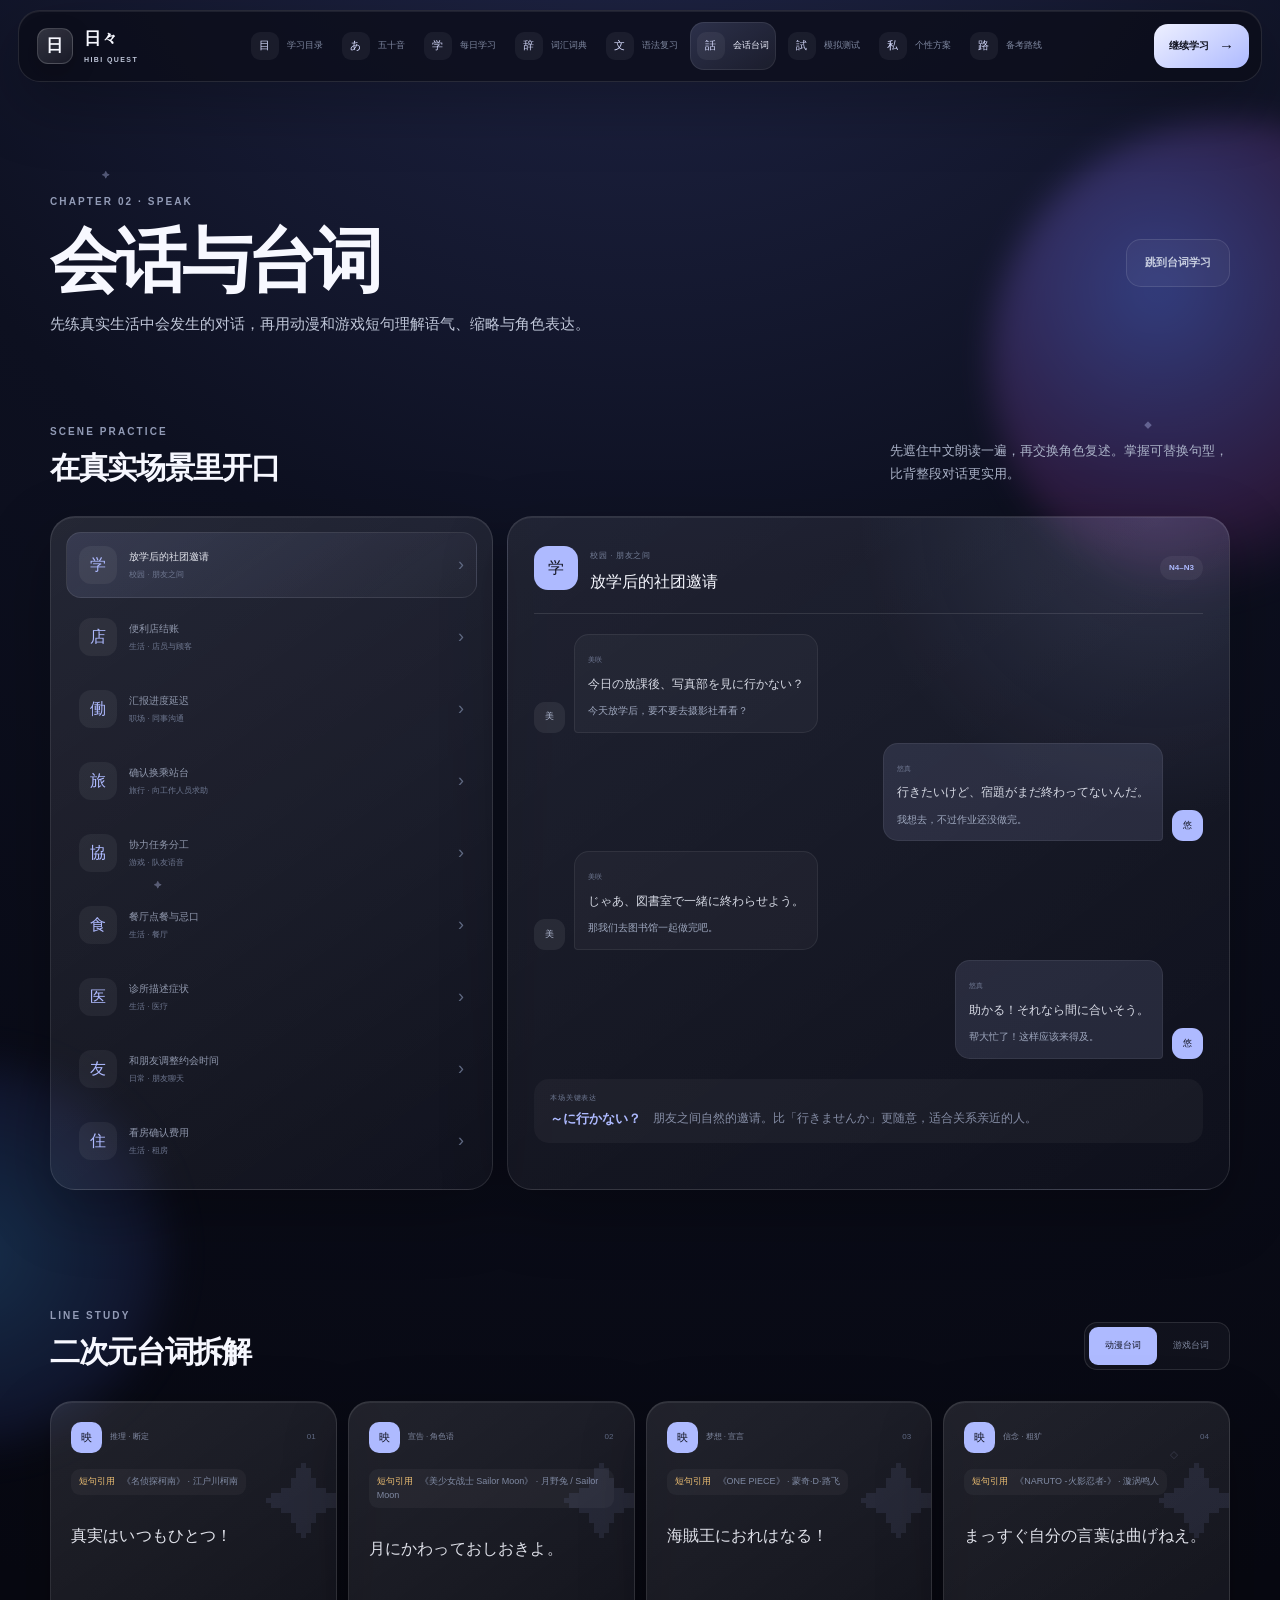
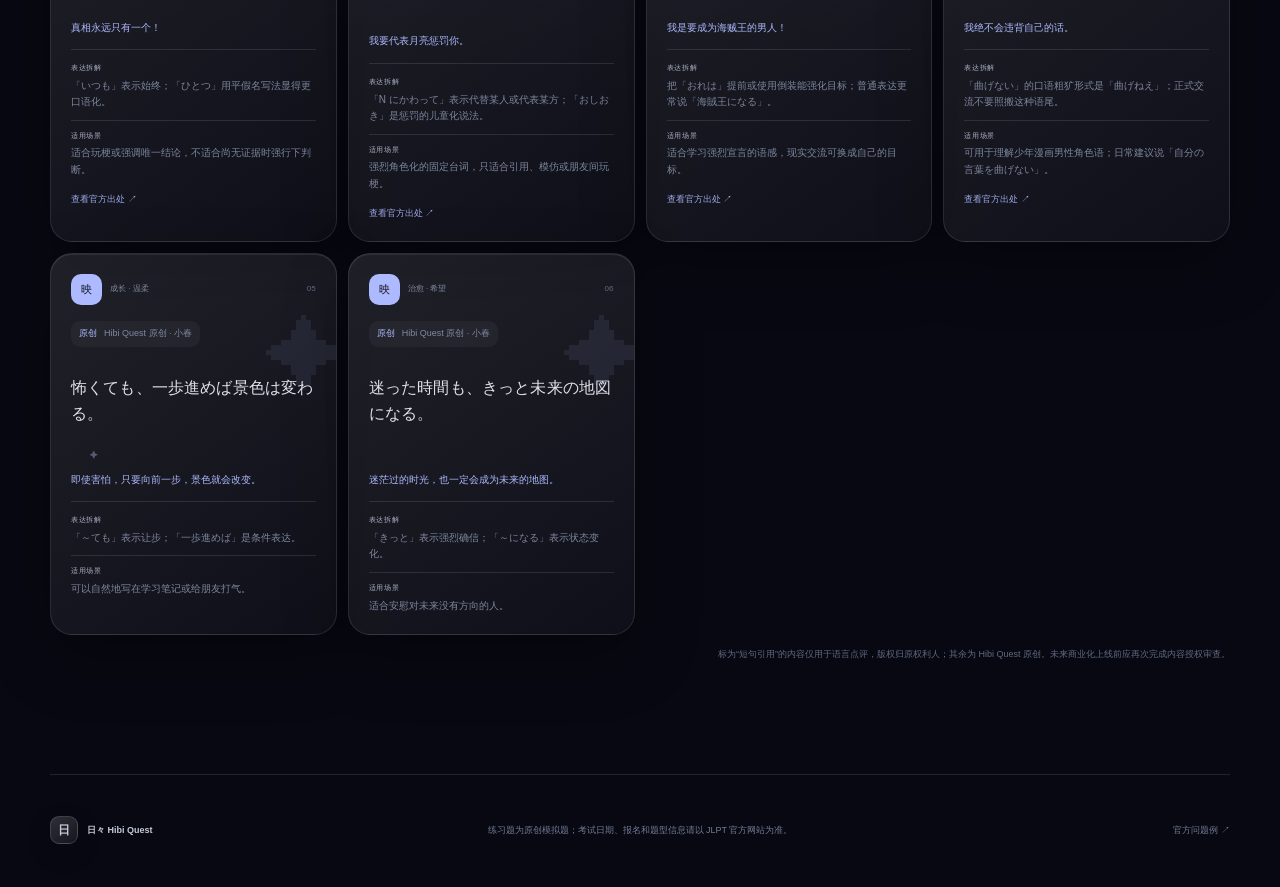
==== dialogue/index.html @ 57a57fda "Publish Hibi Quest fallback site" ====
<!DOCTYPE html><html lang="zh-CN"><head><meta charSet="utf-8"/><meta name="viewport" content="width=device-width, initial-scale=1"/><link rel="stylesheet" href="/assets/index-ts3kGG-y.css" data-rsc-css-href="/assets/index-ts3kGG-y.css" data-precedence="vite-rsc/importer-resources"/><link rel="modulepreload" href="/assets/layout-segment-context-B-4ItVP4.js" crossorigin=""/><link rel="modulepreload" href="/assets/rolldown-runtime-S-ySWqyJ.js" crossorigin=""/><link rel="modulepreload" href="/assets/index-Bok7dRWv.js" crossorigin=""/><link rel="modulepreload" href="/assets/framework-CXnKph_e.js" crossorigin=""/><link rel="modulepreload" href="/assets/page-bwbxoBTQ.js" crossorigin=""/><link rel="modulepreload" href="/assets/app-shell-DrIMNizp.js" crossorigin=""/><link rel="modulepreload" href="/assets/learning-sections-Btu2YwRF.js" crossorigin=""/><link rel="modulepreload" href="/assets/learning-data-Bkvd1LtO.js" crossorigin=""/><title>日々 Hibi Quest — JLPT 学习冒险</title><meta name="description" content="AI-ready 多页面 JLPT 学习冒险：五十音、词汇词典、晚间语法、智能测试报告、会话与备考路线。"/><meta property="og:title" content="日々 Hibi Quest — JLPT 学习冒险"/><meta property="og:description" content="词汇词典、晚间语法和智能诊断报告，让每次学习都有下一步。"/><meta property="og:image" content="https://3073314960-prog.github.io/og-v2.png"/><meta property="og:image:width" content="1792"/><meta property="og:image:height" content="935"/><meta property="og:image:alt" content="日々 Hibi Quest 打卡 对话 合格"/><meta name="twitter:card" content="summary_large_image"/><meta name="twitter:title" content="日々 Hibi Quest — JLPT 学习冒险"/><meta name="twitter:description" content="词汇词典、晚间语法和智能诊断报告，让每次学习都有下一步。"/><meta name="twitter:image" content="https://3073314960-prog.github.io/og-v2.png"/><script>self.__VINEXT_RSC_PARAMS__={}</script><script>self.__VINEXT_RSC_NAV__={"pathname":"/dialogue","searchParams":[]}</script><link rel="modulepreload" href="/assets/index-Bok7dRWv.js" />
</head><body><main class="app-shell"><div class="sky-noise"></div><div class="ambient ambient-one"></div><div class="ambient ambient-two"></div><div class="petals" aria-hidden="true"><i>✦</i><i>◆</i><i>✦</i><i>◇</i><i>✦</i></div><header class="app-header glass"><a class="brand" href="/" aria-label="返回学习目录"><span class="brand-mark">日</span><span>日々 <small>HIBI QUEST</small></span></a><nav class="directory-nav" aria-label="学习目录"><a href="/" class=""><span>目</span><div><strong>学习目录</strong><small>Home</small></div></a><a href="/kana" class=""><span>あ</span><div><strong>五十音</strong><small>Kana</small></div></a><a href="/study" class=""><span>学</span><div><strong>每日学习</strong><small>Study</small></div></a><a href="/dictionary" class=""><span>辞</span><div><strong>词汇词典</strong><small>Dictionary</small></div></a><a href="/grammar" class=""><span>文</span><div><strong>语法复习</strong><small>Grammar</small></div></a><a href="/dialogue" class="active" aria-current="page"><span>話</span><div><strong>会话台词</strong><small>Dialogue</small></div></a><a href="/mock-test" class=""><span>試</span><div><strong>模拟测试</strong><small>Practice</small></div></a><a href="/profile" class=""><span>私</span><div><strong>个性方案</strong><small>My Plan</small></div></a><a href="/roadmap" class=""><span>路</span><div><strong>备考路线</strong><small>Roadmap</small></div></a></nav><a class="quick-start" href="/study">继续学习 <span>→</span></a></header><nav class="route-strip shell" aria-label="移动端学习目录"><a href="/" class=""><span>目</span>学习目录</a><a href="/kana" class=""><span>あ</span>五十音</a><a href="/study" class=""><span>学</span>每日学习</a><a href="/dictionary" class=""><span>辞</span>词汇词典</a><a href="/grammar" class=""><span>文</span>语法复习</a><a href="/dialogue" class="active" aria-current="page"><span>話</span>会话台词</a><a href="/mock-test" class=""><span>試</span>模拟测试</a><a href="/profile" class=""><span>私</span>个性方案</a><a href="/roadmap" class=""><span>路</span>备考路线</a></nav><div class="page-enter"><section class="page-heading shell"><div><span class="kicker">CHAPTER 02 · SPEAK</span><h1>会话与台词</h1><p>先练真实生活中会发生的对话，再用动漫和游戏短句理解语气、缩略与角色表达。</p></div><div class="page-heading-action"><a class="secondary-action" href="#quotes">跳到台词学习</a></div></section><section id="dialogue" class="section shell"><div class="section-title"><div><span class="kicker">SCENE PRACTICE</span><h2>在真实场景里开口</h2></div><p>先遮住中文朗读一遍，再交换角色复述。掌握可替换句型，比背整段对话更实用。</p></div><div class="scene-layout"><div class="scene-menu glass" role="tablist" aria-label="选择交流场景"><button type="button" role="tab" aria-selected="true" class="active"><span>学</span><div><strong>放学后的社团邀请</strong><small>校园 · 朋友之间</small></div><i>›</i></button><button type="button" role="tab" aria-selected="false" class=""><span>店</span><div><strong>便利店结账</strong><small>生活 · 店员与顾客</small></div><i>›</i></button><button type="button" role="tab" aria-selected="false" class=""><span>働</span><div><strong>汇报进度延迟</strong><small>职场 · 同事沟通</small></div><i>›</i></button><button type="button" role="tab" aria-selected="false" class=""><span>旅</span><div><strong>确认换乘站台</strong><small>旅行 · 向工作人员求助</small></div><i>›</i></button><button type="button" role="tab" aria-selected="false" class=""><span>協</span><div><strong>协力任务分工</strong><small>游戏 · 队友语音</small></div><i>›</i></button><button type="button" role="tab" aria-selected="false" class=""><span>食</span><div><strong>餐厅点餐与忌口</strong><small>生活 · 餐厅</small></div><i>›</i></button><button type="button" role="tab" aria-selected="false" class=""><span>医</span><div><strong>诊所描述症状</strong><small>生活 · 医疗</small></div><i>›</i></button><button type="button" role="tab" aria-selected="false" class=""><span>友</span><div><strong>和朋友调整约会时间</strong><small>日常 · 朋友聊天</small></div><i>›</i></button><button type="button" role="tab" aria-selected="false" class=""><span>住</span><div><strong>看房确认费用</strong><small>生活 · 租房</small></div><i>›</i></button></div><div class="dialogue-stage glass"><div class="stage-head"><div><span>学</span><div><small>校园 · 朋友之间</small><h3>放学后的社团邀请</h3></div></div><b>N4–N3</b></div><div class="dialogue-lines"><article class=""><span class="speaker-avatar">美</span><div><small>美咲</small><p lang="ja">今日の放課後、写真部を見に行かない？</p><em>今天放学后，要不要去摄影社看看？</em></div></article><article class="reply"><span class="speaker-avatar">悠</span><div><small>悠真</small><p lang="ja">行きたいけど、宿題がまだ終わってないんだ。</p><em>我想去，不过作业还没做完。</em></div></article><article class=""><span class="speaker-avatar">美</span><div><small>美咲</small><p lang="ja">じゃあ、図書室で一緒に終わらせよう。</p><em>那我们去图书馆一起做完吧。</em></div></article><article class="reply"><span class="speaker-avatar">悠</span><div><small>悠真</small><p lang="ja">助かる！それなら間に合いそう。</p><em>帮大忙了！这样应该来得及。</em></div></article></div><div class="key-expression"><span>本场关键表达</span><strong>～に行かない？</strong><p>朋友之间自然的邀请。比「行きませんか」更随意，适合关系亲近的人。</p></div></div></div></section><div id="quotes"><section class="section shell quote-section"><div class="section-title"><div><span class="kicker">LINE STUDY</span><h2>二次元台词拆解</h2></div><div class="quote-tabs" role="tablist" aria-label="选择台词类型"><button type="button" role="tab" aria-selected="true" class="active">动漫台词</button><button type="button" role="tab" aria-selected="false" class="">游戏台词</button></div></div><div class="quote-grid"><article class="line-card glass"><div class="line-card-top"><span>映</span><small>推理 · 断定</small><i>0<!-- -->1</i></div><div class="source-badge excerpt"><span>短句引用</span>《名侦探柯南》<!-- --> · <!-- -->江户川柯南</div><blockquote lang="ja">真実はいつもひとつ！</blockquote><p>真相永远只有一个！</p><div class="line-note"><span>表达拆解</span>「いつも」表示始终；「ひとつ」用平假名写法显得更口语化。</div><div class="line-usage"><span>适用场景</span>适合玩梗或强调唯一结论，不适合尚无证据时强行下判断。</div><a class="quote-source" href="https://www.conan-portal.com/index.html" target="_blank" rel="noreferrer">查看官方出处 ↗</a></article><article class="line-card glass"><div class="line-card-top"><span>映</span><small>宣告 · 角色语</small><i>0<!-- -->2</i></div><div class="source-badge excerpt"><span>短句引用</span>《美少女战士 Sailor Moon》<!-- --> · <!-- -->月野兔 / Sailor Moon</div><blockquote lang="ja">月にかわっておしおきよ。</blockquote><p>我要代表月亮惩罚你。</p><div class="line-note"><span>表达拆解</span>「N にかわって」表示代替某人或代表某方；「おしおき」是惩罚的儿童化说法。</div><div class="line-usage"><span>适用场景</span>强烈角色化的固定台词，只适合引用、模仿或朋友间玩梗。</div><a class="quote-source" href="https://lineup.toei-anim.co.jp/ja/tv/sailor_moon/story/" target="_blank" rel="noreferrer">查看官方出处 ↗</a></article><article class="line-card glass"><div class="line-card-top"><span>映</span><small>梦想 · 宣言</small><i>0<!-- -->3</i></div><div class="source-badge excerpt"><span>短句引用</span>《ONE PIECE》<!-- --> · <!-- -->蒙奇·D·路飞</div><blockquote lang="ja">海賊王におれはなる！</blockquote><p>我是要成为海贼王的男人！</p><div class="line-note"><span>表达拆解</span>把「おれは」提前或使用倒装能强化目标；普通表达更常说「海賊王になる」。</div><div class="line-usage"><span>适用场景</span>适合学习强烈宣言的语感，现实交流可换成自己的目标。</div><a class="quote-source" href="https://one-piece.com/story/east_blue/index.html" target="_blank" rel="noreferrer">查看官方出处 ↗</a></article><article class="line-card glass"><div class="line-card-top"><span>映</span><small>信念 · 粗犷</small><i>0<!-- -->4</i></div><div class="source-badge excerpt"><span>短句引用</span>《NARUTO -火影忍者-》<!-- --> · <!-- -->漩涡鸣人</div><blockquote lang="ja">まっすぐ自分の言葉は曲げねえ。</blockquote><p>我绝不会违背自己的话。</p><div class="line-note"><span>表达拆解</span>「曲げない」的口语粗犷形式是「曲げねえ」；正式交流不要照搬这种语尾。</div><div class="line-usage"><span>适用场景</span>可用于理解少年漫画男性角色语；日常建议说「自分の言葉を曲げない」。</div><a class="quote-source" href="https://naruto-official.com/news/01_1282" target="_blank" rel="noreferrer">查看官方出处 ↗</a></article><article class="line-card glass"><div class="line-card-top"><span>映</span><small>成长 · 温柔</small><i>0<!-- -->5</i></div><div class="source-badge original"><span>原创</span>Hibi Quest 原创<!-- --> · <!-- -->小春</div><blockquote lang="ja">怖くても、一歩進めば景色は変わる。</blockquote><p>即使害怕，只要向前一步，景色就会改变。</p><div class="line-note"><span>表达拆解</span>「～ても」表示让步；「一歩進めば」是条件表达。</div><div class="line-usage"><span>适用场景</span>可以自然地写在学习笔记或给朋友打气。</div></article><article class="line-card glass"><div class="line-card-top"><span>映</span><small>治愈 · 希望</small><i>0<!-- -->6</i></div><div class="source-badge original"><span>原创</span>Hibi Quest 原创<!-- --> · <!-- -->小春</div><blockquote lang="ja">迷った時間も、きっと未来の地図になる。</blockquote><p>迷茫过的时光，也一定会成为未来的地图。</p><div class="line-note"><span>表达拆解</span>「きっと」表示强烈确信；「～になる」表示状态变化。</div><div class="line-usage"><span>适用场景</span>适合安慰对未来没有方向的人。</div></article></div><p class="copyright-note">标为“短句引用”的内容仅用于语言点评，版权归原权利人；其余为 Hibi Quest 原创。未来商业化上线前应再次完成内容授权审查。</p></section></div></div><footer class="shell app-footer"><div><span class="brand-mark small">日</span><strong>日々 Hibi Quest</strong></div><p>练习题为原创模拟题；考试日期、报名和题型信息请以 JLPT 官方网站为准。</p><a href="https://www.jlpt.jp/samples/forlearners.html" target="_blank" rel="noreferrer">官方问题例 ↗</a></footer><nav class="mobile-nav glass" aria-label="移动端主导航"><a href="/" class=""><span>目</span>学习目录</a><a href="/study" class=""><span>学</span>学习</a><a href="/dictionary" class=""><span>辞</span>词汇词典</a><a href="/mock-test" class=""><span>試</span>模拟测试</a><a href="/profile" class=""><span>私</span>个性方案</a></nav></main><script id="_R_">import("/assets/index-Bok7dRWv.js")</script></body></html><script>self.__VINEXT_RSC_CHUNKS__=self.__VINEXT_RSC_CHUNKS__||[];self.__VINEXT_RSC_CHUNKS__.push("2:I[\"8c0f216c4604\",[],\"Children\",1]\n3:I[\"15c18cfaeeff\",[],\"LayoutSegmentProvider\",1]\n4:I[\"8c0f216c4604\",[],\"Slot\",1]\n5:I[\"593f344dc510\",[],\"RedirectBoundary\",1]\n:HL[\"/assets/index-ts3kGG-y.css\",\"style\"]\n")</script><script>self.__VINEXT_RSC_CHUNKS__=self.__VINEXT_RSC_CHUNKS__||[];self.__VINEXT_RSC_CHUNKS__.push("0:{\"__route\":\"route:/dialogue\",\"__interceptionContext\":null,\"__layoutIds\":[\"layout:/\"],\"__rootLayout\":\"/\",\"page:/dialogue\":\"$L1\",\"layout:/\":[[[[\"$\",\"link\",\"css:/assets/index-ts3kGG-y.css\",{\"rel\":\"stylesheet\",\"precedence\":\"vite-rsc/importer-resources\",\"href\":\"/assets/index-ts3kGG-y.css\",\"data-rsc-css-href\":\"/assets/index-ts3kGG-y.css\"}],\"$undefined\"],[\"$\",\"html\",null,{\"lang\":\"zh-CN\",\"children\":[\"$\",\"body\",null,{\"children\":[\"$\",\"$L2\",null,{}]}]}]],null],\"route:/dialogue\":[[[\"$\",\"meta\",null,{\"charSet\":\"utf-8\"}],[[\"$\",\"title\",\"0\",{\"children\":\"日々 Hibi Quest — JLPT 学习冒险\"}],[\"$\",\"meta\",\"1\",{\"name\":\"description\",\"content\":\"AI-ready 多页面 JLPT 学习冒险：五十音、词汇词典、晚间语法、智能测试报告、会话与备考路线。\"}],[\"$\",\"meta\",\"2\",{\"property\":\"og:title\",\"content\":\"日々 Hibi Quest — JLPT 学习冒险\"}],[\"$\",\"meta\",\"3\",{\"property\":\"og:description\",\"content\":\"词汇词典、晚间语法和智能诊断报告，让每次学习都有下一步。\"}],[\"$\",\"meta\",\"4\",{\"property\":\"og:image\",\"content\":\"https://3073314960-prog.github.io/og-v2.png\"}],[\"$\",\"meta\",\"5\",{\"property\":\"og:image:width\",\"content\":\"1792\"}],[\"$\",\"meta\",\"6\",{\"property\":\"og:image:height\",\"content\":\"935\"}],[\"$\",\"meta\",\"7\",{\"property\":\"og:image:alt\",\"content\":\"日々 Hibi Quest 打卡 对话 合格\"}],[\"$\",\"meta\",\"8\",{\"name\":\"twitter:card\",\"content\":\"summary_large_image\"}],[\"$\",\"meta\",\"9\",{\"name\":\"twitter:title\",\"content\":\"日々 Hibi Quest — JLPT 学习冒险\"}],[\"$\",\"meta\",\"10\",{\"name\":\"twitter:description\",\"content\":\"词汇词典、晚间语法和智能诊断报告，让每次学习都有下一步。\"}],[\"$\",\"meta\",\"11\",{\"name\":\"twitter:image\",\"content\":\"https://3073314960-prog.github.io/og-v2.png\"}]],[[\"$\",\"meta\",\"0\",{\"name\":\"viewport\",\"content\":\"width=device-width, initial-scale=1\"}]]],[\"$\",\"$L3\",null,{\"segmentMap\":{\"children\":[\"dialogue\"]},\"children\":[\"$\",\"$L4\",null,{\"id\":\"layout:/\",\"parallelSlots\":\"$undefined\",\"children\":[\"$\",\"$L5\",null,{\"children\":[\"$\",\"$L3\",null,{\"segmentMap\":{\"children\":[]},\"children\":[\"$\",\"$L4\",null,{\"id\":\"page:/dialogue\"}]}]}]}]}]],\"__layoutFlags\":{\"layout:/\":\"s\"},\"__artifactCompatibility\":{\"schemaVersion\":1,\"graphVersion\":\"app-route-graph:uz3pdzj40dl0\",\"deploymentVersion\":\"4bef5d93-64ce-47a3-bd53-61d028681629\",\"appElementsSchemaVersion\":1,\"rscPayloadSchemaVersion\":1,\"rootBoundaryId\":\"/\",\"renderEpoch\":null}}\n")</script><script>self.__VINEXT_RSC_CHUNKS__=self.__VINEXT_RSC_CHUNKS__||[];self.__VINEXT_RSC_CHUNKS__.push("6:I[\"0d3cc9352377\",[],\"default\",1]\n1:[\"$\",\"$L6\",null,{\"params\":\"$@7\",\"searchParams\":\"$@8\"}]\n")</script><script>self.__VINEXT_RSC_CHUNKS__=self.__VINEXT_RSC_CHUNKS__||[];self.__VINEXT_RSC_CHUNKS__.push("7:{}\n8:{}\n")</script><script>self.__VINEXT_RSC_DONE__=true</script>
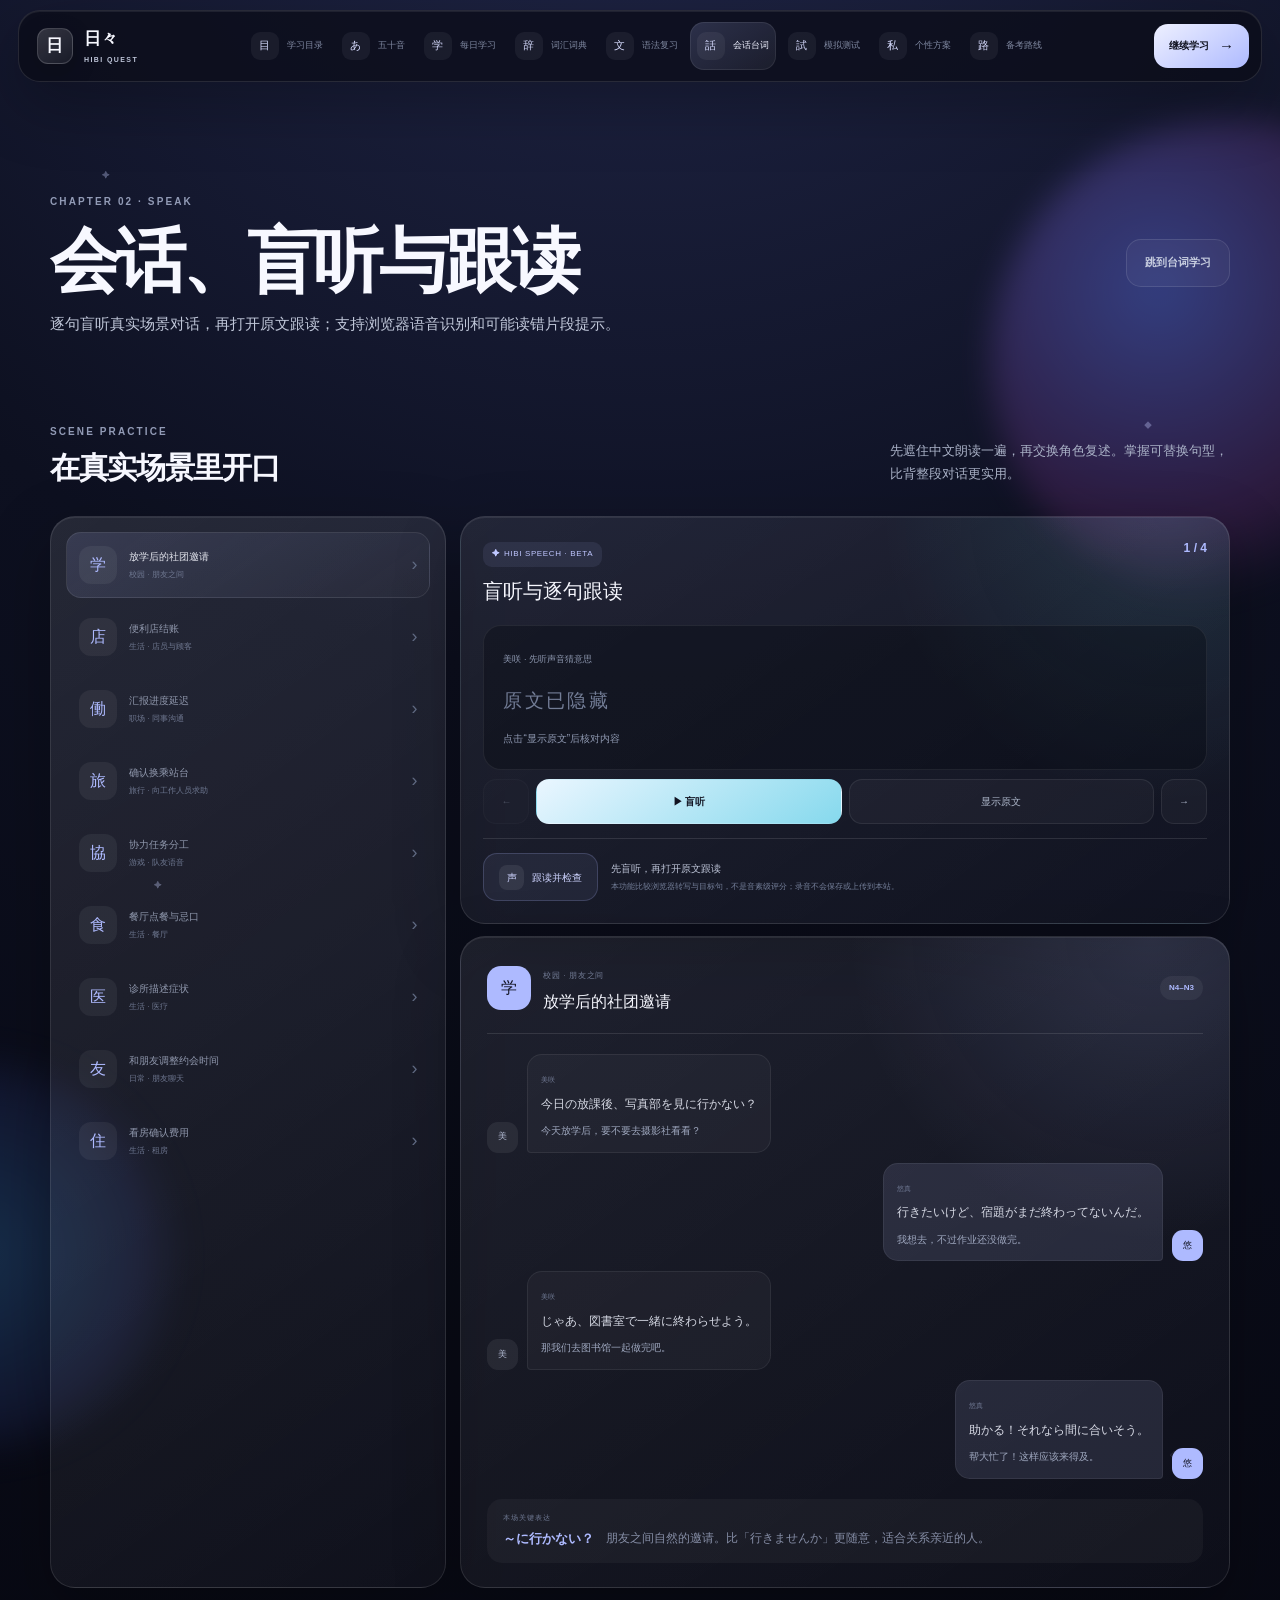
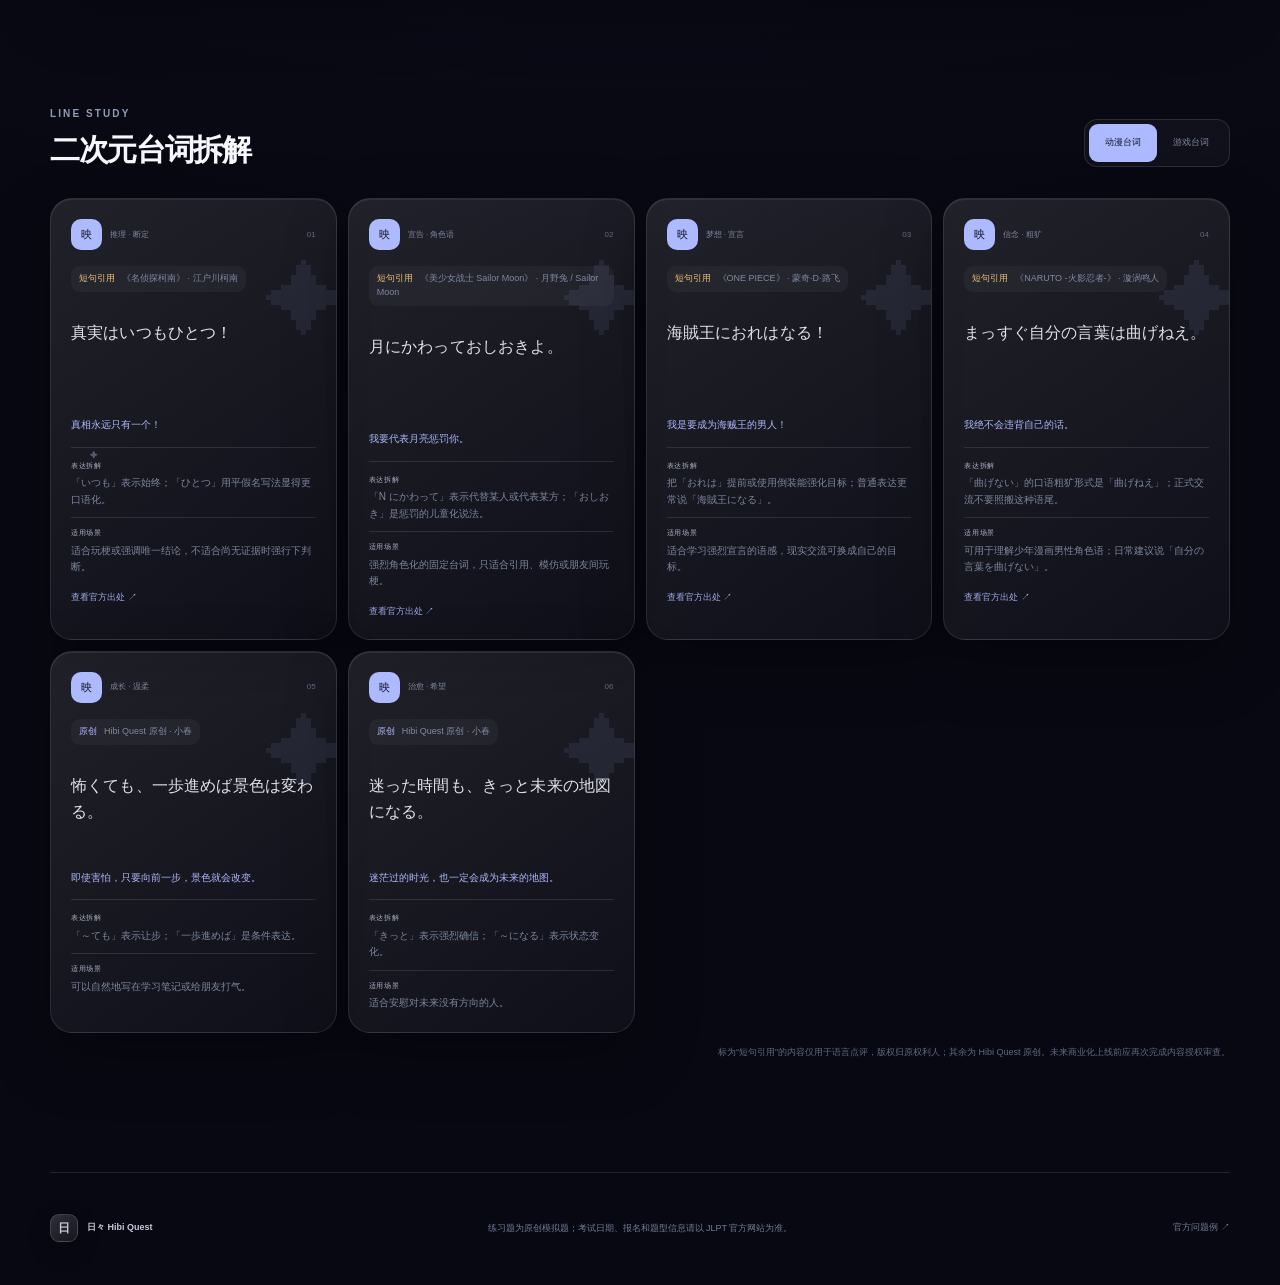
==== commit db03d4f6: "deploy: publish N1 and speech practice" ====
--- a/dialogue/index.html
+++ b/dialogue/index.html
@@ -1,2 +1,2 @@
-<!DOCTYPE html><html lang="zh-CN"><head><meta charSet="utf-8"/><meta name="viewport" content="width=device-width, initial-scale=1"/><link rel="stylesheet" href="/assets/index-ts3kGG-y.css" data-rsc-css-href="/assets/index-ts3kGG-y.css" data-precedence="vite-rsc/importer-resources"/><link rel="modulepreload" href="/assets/layout-segment-context-B-4ItVP4.js" crossorigin=""/><link rel="modulepreload" href="/assets/rolldown-runtime-S-ySWqyJ.js" crossorigin=""/><link rel="modulepreload" href="/assets/index-Bok7dRWv.js" crossorigin=""/><link rel="modulepreload" href="/assets/framework-CXnKph_e.js" crossorigin=""/><link rel="modulepreload" href="/assets/page-bwbxoBTQ.js" crossorigin=""/><link rel="modulepreload" href="/assets/app-shell-DrIMNizp.js" crossorigin=""/><link rel="modulepreload" href="/assets/learning-sections-Btu2YwRF.js" crossorigin=""/><link rel="modulepreload" href="/assets/learning-data-Bkvd1LtO.js" crossorigin=""/><title>日々 Hibi Quest — JLPT 学习冒险</title><meta name="description" content="AI-ready 多页面 JLPT 学习冒险：五十音、词汇词典、晚间语法、智能测试报告、会话与备考路线。"/><meta property="og:title" content="日々 Hibi Quest — JLPT 学习冒险"/><meta property="og:description" content="词汇词典、晚间语法和智能诊断报告，让每次学习都有下一步。"/><meta property="og:image" content="https://3073314960-prog.github.io/og-v2.png"/><meta property="og:image:width" content="1792"/><meta property="og:image:height" content="935"/><meta property="og:image:alt" content="日々 Hibi Quest 打卡 对话 合格"/><meta name="twitter:card" content="summary_large_image"/><meta name="twitter:title" content="日々 Hibi Quest — JLPT 学习冒险"/><meta name="twitter:description" content="词汇词典、晚间语法和智能诊断报告，让每次学习都有下一步。"/><meta name="twitter:image" content="https://3073314960-prog.github.io/og-v2.png"/><script>self.__VINEXT_RSC_PARAMS__={}</script><script>self.__VINEXT_RSC_NAV__={"pathname":"/dialogue","searchParams":[]}</script><link rel="modulepreload" href="/assets/index-Bok7dRWv.js" />
-</head><body><main class="app-shell"><div class="sky-noise"></div><div class="ambient ambient-one"></div><div class="ambient ambient-two"></div><div class="petals" aria-hidden="true"><i>✦</i><i>◆</i><i>✦</i><i>◇</i><i>✦</i></div><header class="app-header glass"><a class="brand" href="/" aria-label="返回学习目录"><span class="brand-mark">日</span><span>日々 <small>HIBI QUEST</small></span></a><nav class="directory-nav" aria-label="学习目录"><a href="/" class=""><span>目</span><div><strong>学习目录</strong><small>Home</small></div></a><a href="/kana" class=""><span>あ</span><div><strong>五十音</strong><small>Kana</small></div></a><a href="/study" class=""><span>学</span><div><strong>每日学习</strong><small>Study</small></div></a><a href="/dictionary" class=""><span>辞</span><div><strong>词汇词典</strong><small>Dictionary</small></div></a><a href="/grammar" class=""><span>文</span><div><strong>语法复习</strong><small>Grammar</small></div></a><a href="/dialogue" class="active" aria-current="page"><span>話</span><div><strong>会话台词</strong><small>Dialogue</small></div></a><a href="/mock-test" class=""><span>試</span><div><strong>模拟测试</strong><small>Practice</small></div></a><a href="/profile" class=""><span>私</span><div><strong>个性方案</strong><small>My Plan</small></div></a><a href="/roadmap" class=""><span>路</span><div><strong>备考路线</strong><small>Roadmap</small></div></a></nav><a class="quick-start" href="/study">继续学习 <span>→</span></a></header><nav class="route-strip shell" aria-label="移动端学习目录"><a href="/" class=""><span>目</span>学习目录</a><a href="/kana" class=""><span>あ</span>五十音</a><a href="/study" class=""><span>学</span>每日学习</a><a href="/dictionary" class=""><span>辞</span>词汇词典</a><a href="/grammar" class=""><span>文</span>语法复习</a><a href="/dialogue" class="active" aria-current="page"><span>話</span>会话台词</a><a href="/mock-test" class=""><span>試</span>模拟测试</a><a href="/profile" class=""><span>私</span>个性方案</a><a href="/roadmap" class=""><span>路</span>备考路线</a></nav><div class="page-enter"><section class="page-heading shell"><div><span class="kicker">CHAPTER 02 · SPEAK</span><h1>会话与台词</h1><p>先练真实生活中会发生的对话，再用动漫和游戏短句理解语气、缩略与角色表达。</p></div><div class="page-heading-action"><a class="secondary-action" href="#quotes">跳到台词学习</a></div></section><section id="dialogue" class="section shell"><div class="section-title"><div><span class="kicker">SCENE PRACTICE</span><h2>在真实场景里开口</h2></div><p>先遮住中文朗读一遍，再交换角色复述。掌握可替换句型，比背整段对话更实用。</p></div><div class="scene-layout"><div class="scene-menu glass" role="tablist" aria-label="选择交流场景"><button type="button" role="tab" aria-selected="true" class="active"><span>学</span><div><strong>放学后的社团邀请</strong><small>校园 · 朋友之间</small></div><i>›</i></button><button type="button" role="tab" aria-selected="false" class=""><span>店</span><div><strong>便利店结账</strong><small>生活 · 店员与顾客</small></div><i>›</i></button><button type="button" role="tab" aria-selected="false" class=""><span>働</span><div><strong>汇报进度延迟</strong><small>职场 · 同事沟通</small></div><i>›</i></button><button type="button" role="tab" aria-selected="false" class=""><span>旅</span><div><strong>确认换乘站台</strong><small>旅行 · 向工作人员求助</small></div><i>›</i></button><button type="button" role="tab" aria-selected="false" class=""><span>協</span><div><strong>协力任务分工</strong><small>游戏 · 队友语音</small></div><i>›</i></button><button type="button" role="tab" aria-selected="false" class=""><span>食</span><div><strong>餐厅点餐与忌口</strong><small>生活 · 餐厅</small></div><i>›</i></button><button type="button" role="tab" aria-selected="false" class=""><span>医</span><div><strong>诊所描述症状</strong><small>生活 · 医疗</small></div><i>›</i></button><button type="button" role="tab" aria-selected="false" class=""><span>友</span><div><strong>和朋友调整约会时间</strong><small>日常 · 朋友聊天</small></div><i>›</i></button><button type="button" role="tab" aria-selected="false" class=""><span>住</span><div><strong>看房确认费用</strong><small>生活 · 租房</small></div><i>›</i></button></div><div class="dialogue-stage glass"><div class="stage-head"><div><span>学</span><div><small>校园 · 朋友之间</small><h3>放学后的社团邀请</h3></div></div><b>N4–N3</b></div><div class="dialogue-lines"><article class=""><span class="speaker-avatar">美</span><div><small>美咲</small><p lang="ja">今日の放課後、写真部を見に行かない？</p><em>今天放学后，要不要去摄影社看看？</em></div></article><article class="reply"><span class="speaker-avatar">悠</span><div><small>悠真</small><p lang="ja">行きたいけど、宿題がまだ終わってないんだ。</p><em>我想去，不过作业还没做完。</em></div></article><article class=""><span class="speaker-avatar">美</span><div><small>美咲</small><p lang="ja">じゃあ、図書室で一緒に終わらせよう。</p><em>那我们去图书馆一起做完吧。</em></div></article><article class="reply"><span class="speaker-avatar">悠</span><div><small>悠真</small><p lang="ja">助かる！それなら間に合いそう。</p><em>帮大忙了！这样应该来得及。</em></div></article></div><div class="key-expression"><span>本场关键表达</span><strong>～に行かない？</strong><p>朋友之间自然的邀请。比「行きませんか」更随意，适合关系亲近的人。</p></div></div></div></section><div id="quotes"><section class="section shell quote-section"><div class="section-title"><div><span class="kicker">LINE STUDY</span><h2>二次元台词拆解</h2></div><div class="quote-tabs" role="tablist" aria-label="选择台词类型"><button type="button" role="tab" aria-selected="true" class="active">动漫台词</button><button type="button" role="tab" aria-selected="false" class="">游戏台词</button></div></div><div class="quote-grid"><article class="line-card glass"><div class="line-card-top"><span>映</span><small>推理 · 断定</small><i>0<!-- -->1</i></div><div class="source-badge excerpt"><span>短句引用</span>《名侦探柯南》<!-- --> · <!-- -->江户川柯南</div><blockquote lang="ja">真実はいつもひとつ！</blockquote><p>真相永远只有一个！</p><div class="line-note"><span>表达拆解</span>「いつも」表示始终；「ひとつ」用平假名写法显得更口语化。</div><div class="line-usage"><span>适用场景</span>适合玩梗或强调唯一结论，不适合尚无证据时强行下判断。</div><a class="quote-source" href="https://www.conan-portal.com/index.html" target="_blank" rel="noreferrer">查看官方出处 ↗</a></article><article class="line-card glass"><div class="line-card-top"><span>映</span><small>宣告 · 角色语</small><i>0<!-- -->2</i></div><div class="source-badge excerpt"><span>短句引用</span>《美少女战士 Sailor Moon》<!-- --> · <!-- -->月野兔 / Sailor Moon</div><blockquote lang="ja">月にかわっておしおきよ。</blockquote><p>我要代表月亮惩罚你。</p><div class="line-note"><span>表达拆解</span>「N にかわって」表示代替某人或代表某方；「おしおき」是惩罚的儿童化说法。</div><div class="line-usage"><span>适用场景</span>强烈角色化的固定台词，只适合引用、模仿或朋友间玩梗。</div><a class="quote-source" href="https://lineup.toei-anim.co.jp/ja/tv/sailor_moon/story/" target="_blank" rel="noreferrer">查看官方出处 ↗</a></article><article class="line-card glass"><div class="line-card-top"><span>映</span><small>梦想 · 宣言</small><i>0<!-- -->3</i></div><div class="source-badge excerpt"><span>短句引用</span>《ONE PIECE》<!-- --> · <!-- -->蒙奇·D·路飞</div><blockquote lang="ja">海賊王におれはなる！</blockquote><p>我是要成为海贼王的男人！</p><div class="line-note"><span>表达拆解</span>把「おれは」提前或使用倒装能强化目标；普通表达更常说「海賊王になる」。</div><div class="line-usage"><span>适用场景</span>适合学习强烈宣言的语感，现实交流可换成自己的目标。</div><a class="quote-source" href="https://one-piece.com/story/east_blue/index.html" target="_blank" rel="noreferrer">查看官方出处 ↗</a></article><article class="line-card glass"><div class="line-card-top"><span>映</span><small>信念 · 粗犷</small><i>0<!-- -->4</i></div><div class="source-badge excerpt"><span>短句引用</span>《NARUTO -火影忍者-》<!-- --> · <!-- -->漩涡鸣人</div><blockquote lang="ja">まっすぐ自分の言葉は曲げねえ。</blockquote><p>我绝不会违背自己的话。</p><div class="line-note"><span>表达拆解</span>「曲げない」的口语粗犷形式是「曲げねえ」；正式交流不要照搬这种语尾。</div><div class="line-usage"><span>适用场景</span>可用于理解少年漫画男性角色语；日常建议说「自分の言葉を曲げない」。</div><a class="quote-source" href="https://naruto-official.com/news/01_1282" target="_blank" rel="noreferrer">查看官方出处 ↗</a></article><article class="line-card glass"><div class="line-card-top"><span>映</span><small>成长 · 温柔</small><i>0<!-- -->5</i></div><div class="source-badge original"><span>原创</span>Hibi Quest 原创<!-- --> · <!-- -->小春</div><blockquote lang="ja">怖くても、一歩進めば景色は変わる。</blockquote><p>即使害怕，只要向前一步，景色就会改变。</p><div class="line-note"><span>表达拆解</span>「～ても」表示让步；「一歩進めば」是条件表达。</div><div class="line-usage"><span>适用场景</span>可以自然地写在学习笔记或给朋友打气。</div></article><article class="line-card glass"><div class="line-card-top"><span>映</span><small>治愈 · 希望</small><i>0<!-- -->6</i></div><div class="source-badge original"><span>原创</span>Hibi Quest 原创<!-- --> · <!-- -->小春</div><blockquote lang="ja">迷った時間も、きっと未来の地図になる。</blockquote><p>迷茫过的时光，也一定会成为未来的地图。</p><div class="line-note"><span>表达拆解</span>「きっと」表示强烈确信；「～になる」表示状态变化。</div><div class="line-usage"><span>适用场景</span>适合安慰对未来没有方向的人。</div></article></div><p class="copyright-note">标为“短句引用”的内容仅用于语言点评，版权归原权利人；其余为 Hibi Quest 原创。未来商业化上线前应再次完成内容授权审查。</p></section></div></div><footer class="shell app-footer"><div><span class="brand-mark small">日</span><strong>日々 Hibi Quest</strong></div><p>练习题为原创模拟题；考试日期、报名和题型信息请以 JLPT 官方网站为准。</p><a href="https://www.jlpt.jp/samples/forlearners.html" target="_blank" rel="noreferrer">官方问题例 ↗</a></footer><nav class="mobile-nav glass" aria-label="移动端主导航"><a href="/" class=""><span>目</span>学习目录</a><a href="/study" class=""><span>学</span>学习</a><a href="/dictionary" class=""><span>辞</span>词汇词典</a><a href="/mock-test" class=""><span>試</span>模拟测试</a><a href="/profile" class=""><span>私</span>个性方案</a></nav></main><script id="_R_">import("/assets/index-Bok7dRWv.js")</script></body></html><script>self.__VINEXT_RSC_CHUNKS__=self.__VINEXT_RSC_CHUNKS__||[];self.__VINEXT_RSC_CHUNKS__.push("2:I[\"8c0f216c4604\",[],\"Children\",1]\n3:I[\"15c18cfaeeff\",[],\"LayoutSegmentProvider\",1]\n4:I[\"8c0f216c4604\",[],\"Slot\",1]\n5:I[\"593f344dc510\",[],\"RedirectBoundary\",1]\n:HL[\"/assets/index-ts3kGG-y.css\",\"style\"]\n")</script><script>self.__VINEXT_RSC_CHUNKS__=self.__VINEXT_RSC_CHUNKS__||[];self.__VINEXT_RSC_CHUNKS__.push("0:{\"__route\":\"route:/dialogue\",\"__interceptionContext\":null,\"__layoutIds\":[\"layout:/\"],\"__rootLayout\":\"/\",\"page:/dialogue\":\"$L1\",\"layout:/\":[[[[\"$\",\"link\",\"css:/assets/index-ts3kGG-y.css\",{\"rel\":\"stylesheet\",\"precedence\":\"vite-rsc/importer-resources\",\"href\":\"/assets/index-ts3kGG-y.css\",\"data-rsc-css-href\":\"/assets/index-ts3kGG-y.css\"}],\"$undefined\"],[\"$\",\"html\",null,{\"lang\":\"zh-CN\",\"children\":[\"$\",\"body\",null,{\"children\":[\"$\",\"$L2\",null,{}]}]}]],null],\"route:/dialogue\":[[[\"$\",\"meta\",null,{\"charSet\":\"utf-8\"}],[[\"$\",\"title\",\"0\",{\"children\":\"日々 Hibi Quest — JLPT 学习冒险\"}],[\"$\",\"meta\",\"1\",{\"name\":\"description\",\"content\":\"AI-ready 多页面 JLPT 学习冒险：五十音、词汇词典、晚间语法、智能测试报告、会话与备考路线。\"}],[\"$\",\"meta\",\"2\",{\"property\":\"og:title\",\"content\":\"日々 Hibi Quest — JLPT 学习冒险\"}],[\"$\",\"meta\",\"3\",{\"property\":\"og:description\",\"content\":\"词汇词典、晚间语法和智能诊断报告，让每次学习都有下一步。\"}],[\"$\",\"meta\",\"4\",{\"property\":\"og:image\",\"content\":\"https://3073314960-prog.github.io/og-v2.png\"}],[\"$\",\"meta\",\"5\",{\"property\":\"og:image:width\",\"content\":\"1792\"}],[\"$\",\"meta\",\"6\",{\"property\":\"og:image:height\",\"content\":\"935\"}],[\"$\",\"meta\",\"7\",{\"property\":\"og:image:alt\",\"content\":\"日々 Hibi Quest 打卡 对话 合格\"}],[\"$\",\"meta\",\"8\",{\"name\":\"twitter:card\",\"content\":\"summary_large_image\"}],[\"$\",\"meta\",\"9\",{\"name\":\"twitter:title\",\"content\":\"日々 Hibi Quest — JLPT 学习冒险\"}],[\"$\",\"meta\",\"10\",{\"name\":\"twitter:description\",\"content\":\"词汇词典、晚间语法和智能诊断报告，让每次学习都有下一步。\"}],[\"$\",\"meta\",\"11\",{\"name\":\"twitter:image\",\"content\":\"https://3073314960-prog.github.io/og-v2.png\"}]],[[\"$\",\"meta\",\"0\",{\"name\":\"viewport\",\"content\":\"width=device-width, initial-scale=1\"}]]],[\"$\",\"$L3\",null,{\"segmentMap\":{\"children\":[\"dialogue\"]},\"children\":[\"$\",\"$L4\",null,{\"id\":\"layout:/\",\"parallelSlots\":\"$undefined\",\"children\":[\"$\",\"$L5\",null,{\"children\":[\"$\",\"$L3\",null,{\"segmentMap\":{\"children\":[]},\"children\":[\"$\",\"$L4\",null,{\"id\":\"page:/dialogue\"}]}]}]}]}]],\"__layoutFlags\":{\"layout:/\":\"s\"},\"__artifactCompatibility\":{\"schemaVersion\":1,\"graphVersion\":\"app-route-graph:uz3pdzj40dl0\",\"deploymentVersion\":\"4bef5d93-64ce-47a3-bd53-61d028681629\",\"appElementsSchemaVersion\":1,\"rscPayloadSchemaVersion\":1,\"rootBoundaryId\":\"/\",\"renderEpoch\":null}}\n")</script><script>self.__VINEXT_RSC_CHUNKS__=self.__VINEXT_RSC_CHUNKS__||[];self.__VINEXT_RSC_CHUNKS__.push("6:I[\"0d3cc9352377\",[],\"default\",1]\n1:[\"$\",\"$L6\",null,{\"params\":\"$@7\",\"searchParams\":\"$@8\"}]\n")</script><script>self.__VINEXT_RSC_CHUNKS__=self.__VINEXT_RSC_CHUNKS__||[];self.__VINEXT_RSC_CHUNKS__.push("7:{}\n8:{}\n")</script><script>self.__VINEXT_RSC_DONE__=true</script>+<!DOCTYPE html><html lang="zh-CN"><head><meta charSet="utf-8"/><meta name="viewport" content="width=device-width, initial-scale=1"/><link rel="stylesheet" href="/assets/index-DoPNVpJq.css" data-rsc-css-href="/assets/index-DoPNVpJq.css" data-precedence="vite-rsc/importer-resources"/><link rel="modulepreload" href="/assets/layout-segment-context-BYMZ-qbY.js" crossorigin=""/><link rel="modulepreload" href="/assets/rolldown-runtime-S-ySWqyJ.js" crossorigin=""/><link rel="modulepreload" href="/assets/index-DkaqBARf.js" crossorigin=""/><link rel="modulepreload" href="/assets/framework-CXnKph_e.js" crossorigin=""/><link rel="modulepreload" href="/assets/page-BPkBXtdi.js" crossorigin=""/><link rel="modulepreload" href="/assets/app-shell-C9F_SPWX.js" crossorigin=""/><link rel="modulepreload" href="/assets/learning-sections-BvZhBqP7.js" crossorigin=""/><link rel="modulepreload" href="/assets/learning-data-Bkvd1LtO.js" crossorigin=""/><link rel="modulepreload" href="/assets/speech-practice-Ced-fZOh.js" crossorigin=""/><title>日々 Hibi Quest — JLPT 学习冒险</title><meta name="description" content="AI-ready 多页面 JLPT 学习冒险：五十音、词汇词典、晚间语法、智能测试报告、会话与备考路线。"/><meta property="og:title" content="日々 Hibi Quest — JLPT 学习冒险"/><meta property="og:description" content="词汇词典、晚间语法和智能诊断报告，让每次学习都有下一步。"/><meta property="og:image" content="https://3073314960-prog.github.io/og-v2.png"/><meta property="og:image:width" content="1792"/><meta property="og:image:height" content="935"/><meta property="og:image:alt" content="日々 Hibi Quest 打卡 对话 合格"/><meta name="twitter:card" content="summary_large_image"/><meta name="twitter:title" content="日々 Hibi Quest — JLPT 学习冒险"/><meta name="twitter:description" content="词汇词典、晚间语法和智能诊断报告，让每次学习都有下一步。"/><meta name="twitter:image" content="https://3073314960-prog.github.io/og-v2.png"/><script>self.__VINEXT_RSC_PARAMS__={}</script><script>self.__VINEXT_RSC_NAV__={"pathname":"/dialogue","searchParams":[]}</script><link rel="modulepreload" href="/assets/index-DkaqBARf.js" />
+</head><body><main class="app-shell "><div class="sky-noise"></div><div class="ambient ambient-one"></div><div class="ambient ambient-two"></div><div class="petals" aria-hidden="true"><i>✦</i><i>◆</i><i>✦</i><i>◇</i><i>✦</i></div><header class="app-header glass"><a class="brand" href="/" aria-label="返回学习目录"><span class="brand-mark">日</span><span>日々 <small>HIBI QUEST</small></span></a><nav class="directory-nav" aria-label="学习目录"><a href="/" class=""><span>目</span><div><strong>学习目录</strong><small>Home</small></div></a><a href="/kana" class=""><span>あ</span><div><strong>五十音</strong><small>Kana</small></div></a><a href="/study" class=""><span>学</span><div><strong>每日学习</strong><small>Study</small></div></a><a href="/dictionary" class=""><span>辞</span><div><strong>词汇词典</strong><small>Dictionary</small></div></a><a href="/grammar" class=""><span>文</span><div><strong>语法复习</strong><small>Grammar</small></div></a><a href="/dialogue" class="active" aria-current="page"><span>話</span><div><strong>会话台词</strong><small>Dialogue</small></div></a><a href="/mock-test" class=""><span>試</span><div><strong>模拟测试</strong><small>Practice</small></div></a><a href="/profile" class=""><span>私</span><div><strong>个性方案</strong><small>My Plan</small></div></a><a href="/roadmap" class=""><span>路</span><div><strong>备考路线</strong><small>Roadmap</small></div></a></nav><a class="quick-start" href="/study">继续学习 <span>→</span></a></header><nav class="route-strip shell" aria-label="移动端学习目录"><a href="/" class=""><span>目</span>学习目录</a><a href="/kana" class=""><span>あ</span>五十音</a><a href="/study" class=""><span>学</span>每日学习</a><a href="/dictionary" class=""><span>辞</span>词汇词典</a><a href="/grammar" class=""><span>文</span>语法复习</a><a href="/dialogue" class="active" aria-current="page"><span>話</span>会话台词</a><a href="/mock-test" class=""><span>試</span>模拟测试</a><a href="/profile" class=""><span>私</span>个性方案</a><a href="/roadmap" class=""><span>路</span>备考路线</a></nav><div class="page-enter"><section class="page-heading shell"><div><span class="kicker">CHAPTER 02 · SPEAK</span><h1>会话、盲听与跟读</h1><p>逐句盲听真实场景对话，再打开原文跟读；支持浏览器语音识别和可能读错片段提示。</p></div><div class="page-heading-action"><a class="secondary-action" href="#quotes">跳到台词学习</a></div></section><section id="dialogue" class="section shell"><div class="section-title"><div><span class="kicker">SCENE PRACTICE</span><h2>在真实场景里开口</h2></div><p>先遮住中文朗读一遍，再交换角色复述。掌握可替换句型，比背整段对话更实用。</p></div><div class="scene-layout"><div class="scene-menu glass" role="tablist" aria-label="选择交流场景"><button type="button" role="tab" aria-selected="true" class="active"><span>学</span><div><strong>放学后的社团邀请</strong><small>校园 · 朋友之间</small></div><i>›</i></button><button type="button" role="tab" aria-selected="false" class=""><span>店</span><div><strong>便利店结账</strong><small>生活 · 店员与顾客</small></div><i>›</i></button><button type="button" role="tab" aria-selected="false" class=""><span>働</span><div><strong>汇报进度延迟</strong><small>职场 · 同事沟通</small></div><i>›</i></button><button type="button" role="tab" aria-selected="false" class=""><span>旅</span><div><strong>确认换乘站台</strong><small>旅行 · 向工作人员求助</small></div><i>›</i></button><button type="button" role="tab" aria-selected="false" class=""><span>協</span><div><strong>协力任务分工</strong><small>游戏 · 队友语音</small></div><i>›</i></button><button type="button" role="tab" aria-selected="false" class=""><span>食</span><div><strong>餐厅点餐与忌口</strong><small>生活 · 餐厅</small></div><i>›</i></button><button type="button" role="tab" aria-selected="false" class=""><span>医</span><div><strong>诊所描述症状</strong><small>生活 · 医疗</small></div><i>›</i></button><button type="button" role="tab" aria-selected="false" class=""><span>友</span><div><strong>和朋友调整约会时间</strong><small>日常 · 朋友聊天</small></div><i>›</i></button><button type="button" role="tab" aria-selected="false" class=""><span>住</span><div><strong>看房确认费用</strong><small>生活 · 租房</small></div><i>›</i></button></div><div class="dialogue-column"><section class="shadowing-lab glass" aria-labelledby="shadowing-title"><div class="shadowing-head"><div><span class="ai-label">✦ HIBI SPEECH · BETA</span><h3 id="shadowing-title">盲听与逐句跟读</h3></div><strong>1<!-- --> / <!-- -->4</strong></div><div class="blind-listening-card"><small>美咲<!-- --> · 先听声音猜意思</small><p class="concealed" lang="ja">原文已隐藏</p><em>点击“显示原文”后核对内容</em></div><div class="shadowing-controls"><button type="button" disabled="" aria-label="上一句">←</button><button type="button" class="play-line">▶ 盲听</button><button type="button">显示原文</button><button type="button" aria-label="下一句">→</button></div><div class="pronunciation-coach"><button type="button" class=""><span>声</span>跟读并检查</button><div><strong>先盲听，再打开原文跟读</strong><small>本功能比较浏览器转写与目标句，不是音素级评分；录音不会保存或上传到本站。</small></div></div></section><div class="dialogue-stage glass"><div class="stage-head"><div><span>学</span><div><small>校园 · 朋友之间</small><h3>放学后的社团邀请</h3></div></div><b>N4–N3</b></div><div class="dialogue-lines"><article class=""><span class="speaker-avatar">美</span><div><small>美咲</small><p lang="ja">今日の放課後、写真部を見に行かない？</p><em>今天放学后，要不要去摄影社看看？</em></div></article><article class="reply"><span class="speaker-avatar">悠</span><div><small>悠真</small><p lang="ja">行きたいけど、宿題がまだ終わってないんだ。</p><em>我想去，不过作业还没做完。</em></div></article><article class=""><span class="speaker-avatar">美</span><div><small>美咲</small><p lang="ja">じゃあ、図書室で一緒に終わらせよう。</p><em>那我们去图书馆一起做完吧。</em></div></article><article class="reply"><span class="speaker-avatar">悠</span><div><small>悠真</small><p lang="ja">助かる！それなら間に合いそう。</p><em>帮大忙了！这样应该来得及。</em></div></article></div><div class="key-expression"><span>本场关键表达</span><strong>～に行かない？</strong><p>朋友之间自然的邀请。比「行きませんか」更随意，适合关系亲近的人。</p></div></div></div></div></section><div id="quotes"><section class="section shell quote-section"><div class="section-title"><div><span class="kicker">LINE STUDY</span><h2>二次元台词拆解</h2></div><div class="quote-tabs" role="tablist" aria-label="选择台词类型"><button type="button" role="tab" aria-selected="true" class="active">动漫台词</button><button type="button" role="tab" aria-selected="false" class="">游戏台词</button></div></div><div class="quote-grid"><article class="line-card glass"><div class="line-card-top"><span>映</span><small>推理 · 断定</small><i>0<!-- -->1</i></div><div class="source-badge excerpt"><span>短句引用</span>《名侦探柯南》<!-- --> · <!-- -->江户川柯南</div><blockquote lang="ja">真実はいつもひとつ！</blockquote><p>真相永远只有一个！</p><div class="line-note"><span>表达拆解</span>「いつも」表示始终；「ひとつ」用平假名写法显得更口语化。</div><div class="line-usage"><span>适用场景</span>适合玩梗或强调唯一结论，不适合尚无证据时强行下判断。</div><a class="quote-source" href="https://www.conan-portal.com/index.html" target="_blank" rel="noreferrer">查看官方出处 ↗</a></article><article class="line-card glass"><div class="line-card-top"><span>映</span><small>宣告 · 角色语</small><i>0<!-- -->2</i></div><div class="source-badge excerpt"><span>短句引用</span>《美少女战士 Sailor Moon》<!-- --> · <!-- -->月野兔 / Sailor Moon</div><blockquote lang="ja">月にかわっておしおきよ。</blockquote><p>我要代表月亮惩罚你。</p><div class="line-note"><span>表达拆解</span>「N にかわって」表示代替某人或代表某方；「おしおき」是惩罚的儿童化说法。</div><div class="line-usage"><span>适用场景</span>强烈角色化的固定台词，只适合引用、模仿或朋友间玩梗。</div><a class="quote-source" href="https://lineup.toei-anim.co.jp/ja/tv/sailor_moon/story/" target="_blank" rel="noreferrer">查看官方出处 ↗</a></article><article class="line-card glass"><div class="line-card-top"><span>映</span><small>梦想 · 宣言</small><i>0<!-- -->3</i></div><div class="source-badge excerpt"><span>短句引用</span>《ONE PIECE》<!-- --> · <!-- -->蒙奇·D·路飞</div><blockquote lang="ja">海賊王におれはなる！</blockquote><p>我是要成为海贼王的男人！</p><div class="line-note"><span>表达拆解</span>把「おれは」提前或使用倒装能强化目标；普通表达更常说「海賊王になる」。</div><div class="line-usage"><span>适用场景</span>适合学习强烈宣言的语感，现实交流可换成自己的目标。</div><a class="quote-source" href="https://one-piece.com/story/east_blue/index.html" target="_blank" rel="noreferrer">查看官方出处 ↗</a></article><article class="line-card glass"><div class="line-card-top"><span>映</span><small>信念 · 粗犷</small><i>0<!-- -->4</i></div><div class="source-badge excerpt"><span>短句引用</span>《NARUTO -火影忍者-》<!-- --> · <!-- -->漩涡鸣人</div><blockquote lang="ja">まっすぐ自分の言葉は曲げねえ。</blockquote><p>我绝不会违背自己的话。</p><div class="line-note"><span>表达拆解</span>「曲げない」的口语粗犷形式是「曲げねえ」；正式交流不要照搬这种语尾。</div><div class="line-usage"><span>适用场景</span>可用于理解少年漫画男性角色语；日常建议说「自分の言葉を曲げない」。</div><a class="quote-source" href="https://naruto-official.com/news/01_1282" target="_blank" rel="noreferrer">查看官方出处 ↗</a></article><article class="line-card glass"><div class="line-card-top"><span>映</span><small>成长 · 温柔</small><i>0<!-- -->5</i></div><div class="source-badge original"><span>原创</span>Hibi Quest 原创<!-- --> · <!-- -->小春</div><blockquote lang="ja">怖くても、一歩進めば景色は変わる。</blockquote><p>即使害怕，只要向前一步，景色就会改变。</p><div class="line-note"><span>表达拆解</span>「～ても」表示让步；「一歩進めば」是条件表达。</div><div class="line-usage"><span>适用场景</span>可以自然地写在学习笔记或给朋友打气。</div></article><article class="line-card glass"><div class="line-card-top"><span>映</span><small>治愈 · 希望</small><i>0<!-- -->6</i></div><div class="source-badge original"><span>原创</span>Hibi Quest 原创<!-- --> · <!-- -->小春</div><blockquote lang="ja">迷った時間も、きっと未来の地図になる。</blockquote><p>迷茫过的时光，也一定会成为未来的地图。</p><div class="line-note"><span>表达拆解</span>「きっと」表示强烈确信；「～になる」表示状态变化。</div><div class="line-usage"><span>适用场景</span>适合安慰对未来没有方向的人。</div></article></div><p class="copyright-note">标为“短句引用”的内容仅用于语言点评，版权归原权利人；其余为 Hibi Quest 原创。未来商业化上线前应再次完成内容授权审查。</p></section></div></div><footer class="shell app-footer"><div><span class="brand-mark small">日</span><strong>日々 Hibi Quest</strong></div><p>练习题为原创模拟题；考试日期、报名和题型信息请以 JLPT 官方网站为准。</p><a href="https://www.jlpt.jp/samples/forlearners.html" target="_blank" rel="noreferrer">官方问题例 ↗</a></footer><nav class="mobile-nav glass" aria-label="移动端主导航"><a href="/" class=""><span>目</span>学习目录</a><a href="/study" class=""><span>学</span>学习</a><a href="/dictionary" class=""><span>辞</span>词汇词典</a><a href="/mock-test" class=""><span>試</span>模拟测试</a><a href="/profile" class=""><span>私</span>个性方案</a></nav></main><script id="_R_">import("/assets/index-DkaqBARf.js")</script></body></html><script>self.__VINEXT_RSC_CHUNKS__=self.__VINEXT_RSC_CHUNKS__||[];self.__VINEXT_RSC_CHUNKS__.push("2:I[\"8c0f216c4604\",[],\"Children\",1]\n3:I[\"15c18cfaeeff\",[],\"LayoutSegmentProvider\",1]\n4:I[\"8c0f216c4604\",[],\"Slot\",1]\n5:I[\"593f344dc510\",[],\"RedirectBoundary\",1]\n:HL[\"/assets/index-DoPNVpJq.css\",\"style\"]\n")</script><script>self.__VINEXT_RSC_CHUNKS__=self.__VINEXT_RSC_CHUNKS__||[];self.__VINEXT_RSC_CHUNKS__.push("0:{\"__route\":\"route:/dialogue\",\"__interceptionContext\":null,\"__layoutIds\":[\"layout:/\"],\"__rootLayout\":\"/\",\"page:/dialogue\":\"$L1\",\"layout:/\":[[[[\"$\",\"link\",\"css:/assets/index-DoPNVpJq.css\",{\"rel\":\"stylesheet\",\"precedence\":\"vite-rsc/importer-resources\",\"href\":\"/assets/index-DoPNVpJq.css\",\"data-rsc-css-href\":\"/assets/index-DoPNVpJq.css\"}],\"$undefined\"],[\"$\",\"html\",null,{\"lang\":\"zh-CN\",\"children\":[\"$\",\"body\",null,{\"children\":[\"$\",\"$L2\",null,{}]}]}]],null],\"route:/dialogue\":[[[\"$\",\"meta\",null,{\"charSet\":\"utf-8\"}],[[\"$\",\"title\",\"0\",{\"children\":\"日々 Hibi Quest — JLPT 学习冒险\"}],[\"$\",\"meta\",\"1\",{\"name\":\"description\",\"content\":\"AI-ready 多页面 JLPT 学习冒险：五十音、词汇词典、晚间语法、智能测试报告、会话与备考路线。\"}],[\"$\",\"meta\",\"2\",{\"property\":\"og:title\",\"content\":\"日々 Hibi Quest — JLPT 学习冒险\"}],[\"$\",\"meta\",\"3\",{\"property\":\"og:description\",\"content\":\"词汇词典、晚间语法和智能诊断报告，让每次学习都有下一步。\"}],[\"$\",\"meta\",\"4\",{\"property\":\"og:image\",\"content\":\"https://3073314960-prog.github.io/og-v2.png\"}],[\"$\",\"meta\",\"5\",{\"property\":\"og:image:width\",\"content\":\"1792\"}],[\"$\",\"meta\",\"6\",{\"property\":\"og:image:height\",\"content\":\"935\"}],[\"$\",\"meta\",\"7\",{\"property\":\"og:image:alt\",\"content\":\"日々 Hibi Quest 打卡 对话 合格\"}],[\"$\",\"meta\",\"8\",{\"name\":\"twitter:card\",\"content\":\"summary_large_image\"}],[\"$\",\"meta\",\"9\",{\"name\":\"twitter:title\",\"content\":\"日々 Hibi Quest — JLPT 学习冒险\"}],[\"$\",\"meta\",\"10\",{\"name\":\"twitter:description\",\"content\":\"词汇词典、晚间语法和智能诊断报告，让每次学习都有下一步。\"}],[\"$\",\"meta\",\"11\",{\"name\":\"twitter:image\",\"content\":\"https://3073314960-prog.github.io/og-v2.png\"}]],[[\"$\",\"meta\",\"0\",{\"name\":\"viewport\",\"content\":\"width=device-width, initial-scale=1\"}]]],[\"$\",\"$L3\",null,{\"segmentMap\":{\"children\":[\"dialogue\"]},\"children\":[\"$\",\"$L4\",null,{\"id\":\"layout:/\",\"parallelSlots\":\"$undefined\",\"children\":[\"$\",\"$L5\",null,{\"children\":[\"$\",\"$L3\",null,{\"segmentMap\":{\"children\":[]},\"children\":[\"$\",\"$L4\",null,{\"id\":\"page:/dialogue\"}]}]}]}]}]],\"__layoutFlags\":{\"layout:/\":\"s\"},\"__artifactCompatibility\":{\"schemaVersion\":1,\"graphVersion\":\"app-route-graph:uz3pdzj40dl0\",\"deploymentVersion\":\"27df9e15-6faa-4570-9694-db61a12ce669\",\"appElementsSchemaVersion\":1,\"rscPayloadSchemaVersion\":1,\"rootBoundaryId\":\"/\",\"renderEpoch\":null}}\n")</script><script>self.__VINEXT_RSC_CHUNKS__=self.__VINEXT_RSC_CHUNKS__||[];self.__VINEXT_RSC_CHUNKS__.push("6:I[\"0d3cc9352377\",[],\"default\",1]\n1:[\"$\",\"$L6\",null,{\"params\":\"$@7\",\"searchParams\":\"$@8\"}]\n")</script><script>self.__VINEXT_RSC_CHUNKS__=self.__VINEXT_RSC_CHUNKS__||[];self.__VINEXT_RSC_CHUNKS__.push("7:{}\n8:{}\n")</script><script>self.__VINEXT_RSC_DONE__=true</script>
